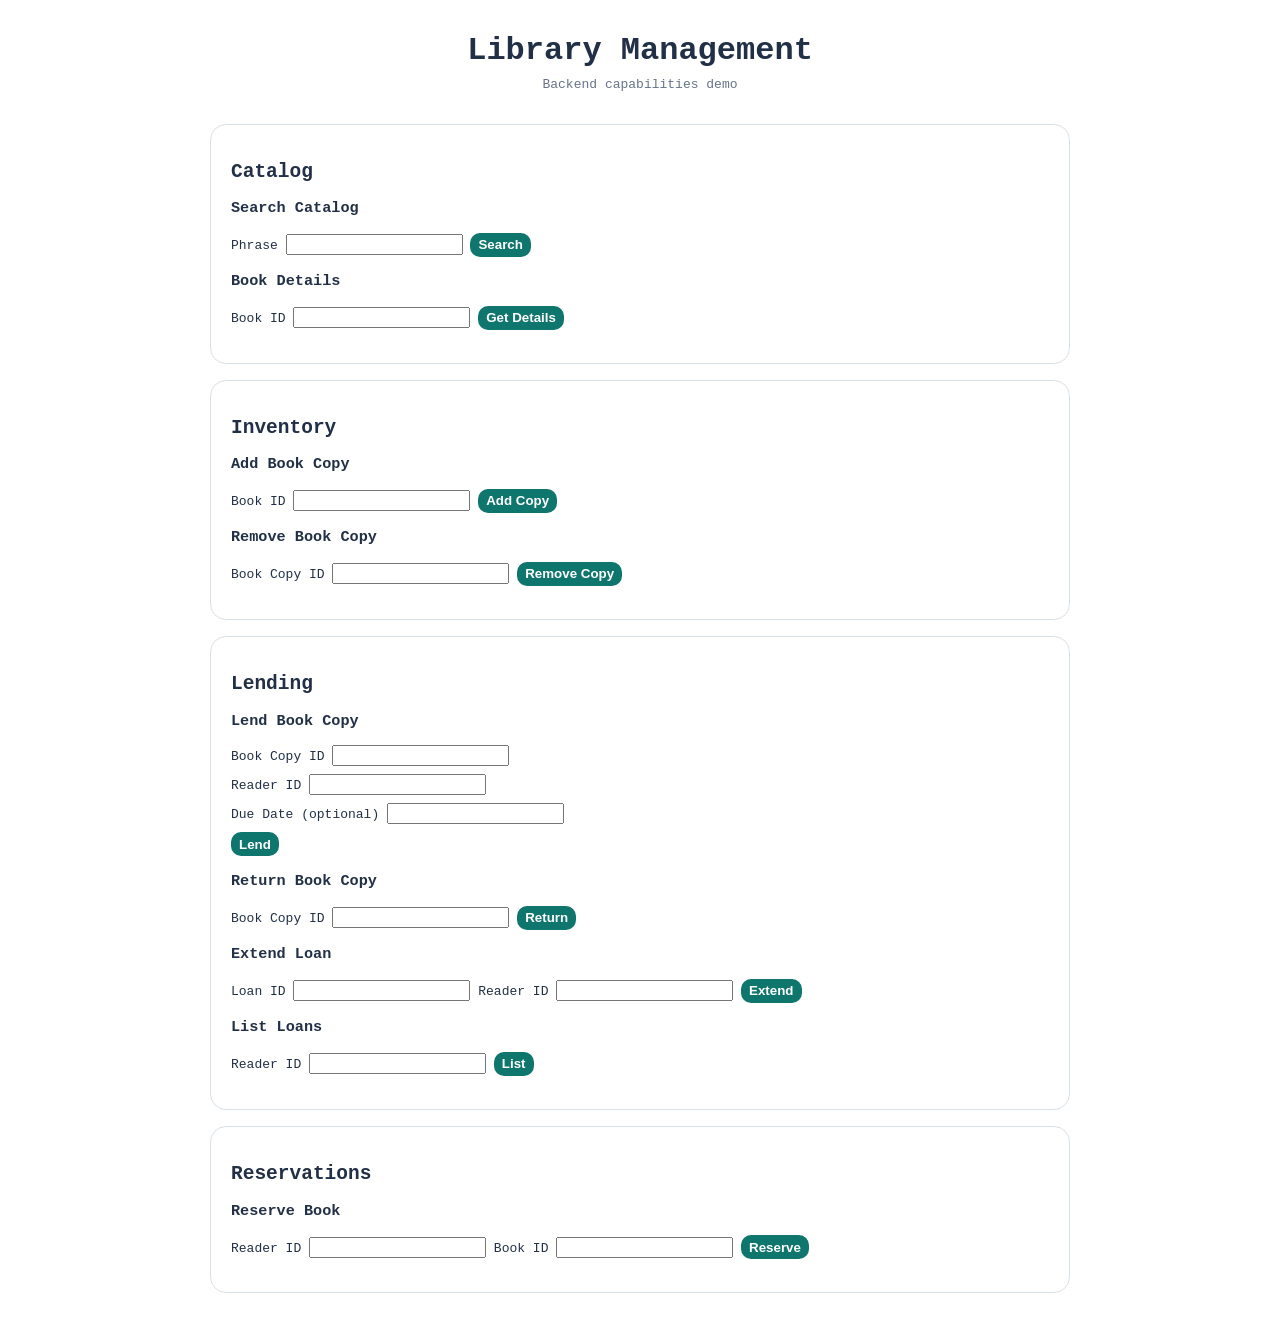
==== bootstrap/src/main/resources/static/index.html @ 7b7d26b6 "Add catalog and notifications features with updated dependencies and frontend integration" ====
<!DOCTYPE html>
<html lang="en">
  <head>
    <meta charset="UTF-8" />
    <meta name="viewport" content="width=device-width, initial-scale=1.0" />
    <title>Library Management</title>
    <link rel="stylesheet" href="style.css" />
  </head>
  <body>
    <header class="topbar">
      <h1>Library Management</h1>
      <p>Backend capabilities demo</p>
    </header>

    <main class="container">

      <section class="panel">
        <h2>Catalog</h2>

        <h3>Search Catalog</h3>
        <form id="catalog-search-form">
          <label>
            Phrase
            <input name="phrase" type="text" required />
          </label>
          <button type="submit">Search</button>
        </form>
        <pre id="catalog-search-output"></pre>

        <h3>Book Details</h3>
        <form id="book-details-form">
          <label>
            Book ID
            <input name="bookId" type="text" required />
          </label>
          <button type="submit">Get Details</button>
        </form>
        <pre id="book-details-output"></pre>
      </section>

      <section class="panel">
        <h2>Inventory</h2>

        <h3>Add Book Copy</h3>
        <form id="add-book-copy-form">
          <label>
            Book ID
            <input name="bookId" type="text" required />
          </label>
          <button type="submit">Add Copy</button>
        </form>
        <pre id="add-book-copy-output"></pre>

        <h3>Remove Book Copy</h3>
        <form id="remove-book-copy-form">
          <label>
            Book Copy ID
            <input name="bookCopyId" type="text" required />
          </label>
          <button type="submit">Remove Copy</button>
        </form>
        <pre id="remove-book-copy-output"></pre>
      </section>

      <section class="panel">
        <h2>Lending</h2>

        <h3>Lend Book Copy</h3>
        <form id="lend-book-copy-form">
          <label>
            Book Copy ID
            <input name="bookCopyId" type="text" required />
          </label>
          <label>
            Reader ID
            <input name="readerId" type="text" required />
          </label>
          <label>
            Due Date (optional)
            <input name="dueDate" type="text" />
          </label>
          <button type="submit">Lend</button>
        </form>
        <pre id="lend-book-copy-output"></pre>

        <h3>Return Book Copy</h3>
        <form id="return-book-copy-form">
          <label>
            Book Copy ID
            <input name="bookCopyId" type="text" required />
          </label>
          <button type="submit">Return</button>
        </form>
        <pre id="return-book-copy-output"></pre>

        <h3>Extend Loan</h3>
        <form id="extend-loan-form">
          <label>
            Loan ID
            <input name="loanId" type="text" required />
          </label>
          <label>
            Reader ID
            <input name="readerId" type="text" required />
          </label>
          <button type="submit">Extend</button>
        </form>
        <pre id="extend-loan-output"></pre>

        <h3>List Loans</h3>
        <form id="list-loans-form">
          <label>
            Reader ID
            <input name="readerId" type="text" required />
          </label>
          <button type="submit">List</button>
        </form>
        <pre id="list-loans-output"></pre>
      </section>

      <section class="panel">
        <h2>Reservations</h2>

        <h3>Reserve Book</h3>
        <form id="reserve-book-form">
          <label>
            Reader ID
            <input name="readerId" type="text" required />
          </label>
          <label>
            Book ID
            <input name="bookId" type="text" required />
          </label>
          <button type="submit">Reserve</button>
        </form>
        <pre id="reserve-book-output"></pre>
      </section>
    </main>

    <script type="module" src="js/app.js"></script>
  </body>
</html>
---- bootstrap/src/main/resources/static/style.css ----
:root {
  --bg: #f6f8fb;
  --surface: #ffffff;
  --text: #223047;
  --muted: #66738a;
  --primary: #0f766e;
  --primary-strong: #115e59;
  --border: #d8e1ea;
}

* {
  box-sizing: border-box;
}

body {
  margin: 0;
  font-family: monospace;
  color: var(--text);
  min-height: 100vh;
}

.topbar {
  padding: 2rem 1.5rem 1rem;
  text-align: center;
}

.topbar h1 {
  margin: 0;
  font-size: clamp(1.8rem, 2.5vw, 2.4rem);
}

.topbar p {
  margin: 0.5rem 0 0;
  color: var(--muted);
}

.container {
  width: min(860px, 92vw);
  margin: 1rem auto 2rem;
  display: grid;
  gap: 1rem;
  grid-template-columns: repeat(auto-fit, minmax(0.1fr, 1fr));
}

.panel {
  background: var(--surface);
  border: 1px solid var(--border);
  border-radius: 16px;
  padding: 1.25rem;
}

button {
  border: none;
  background: var(--primary);
  color: #ffffff;
  padding: 0.3rem 0.5rem;
  border-radius: 10px;
  cursor: pointer;
  font-weight: 600;
  width: max-content;
}

button:hover {
  background: var(--primary-strong);
}

#lend-book-copy-form {
    display: flex;
    flex-direction: column;
    gap: 0.5rem;
    margin-bottom: 1rem;
}
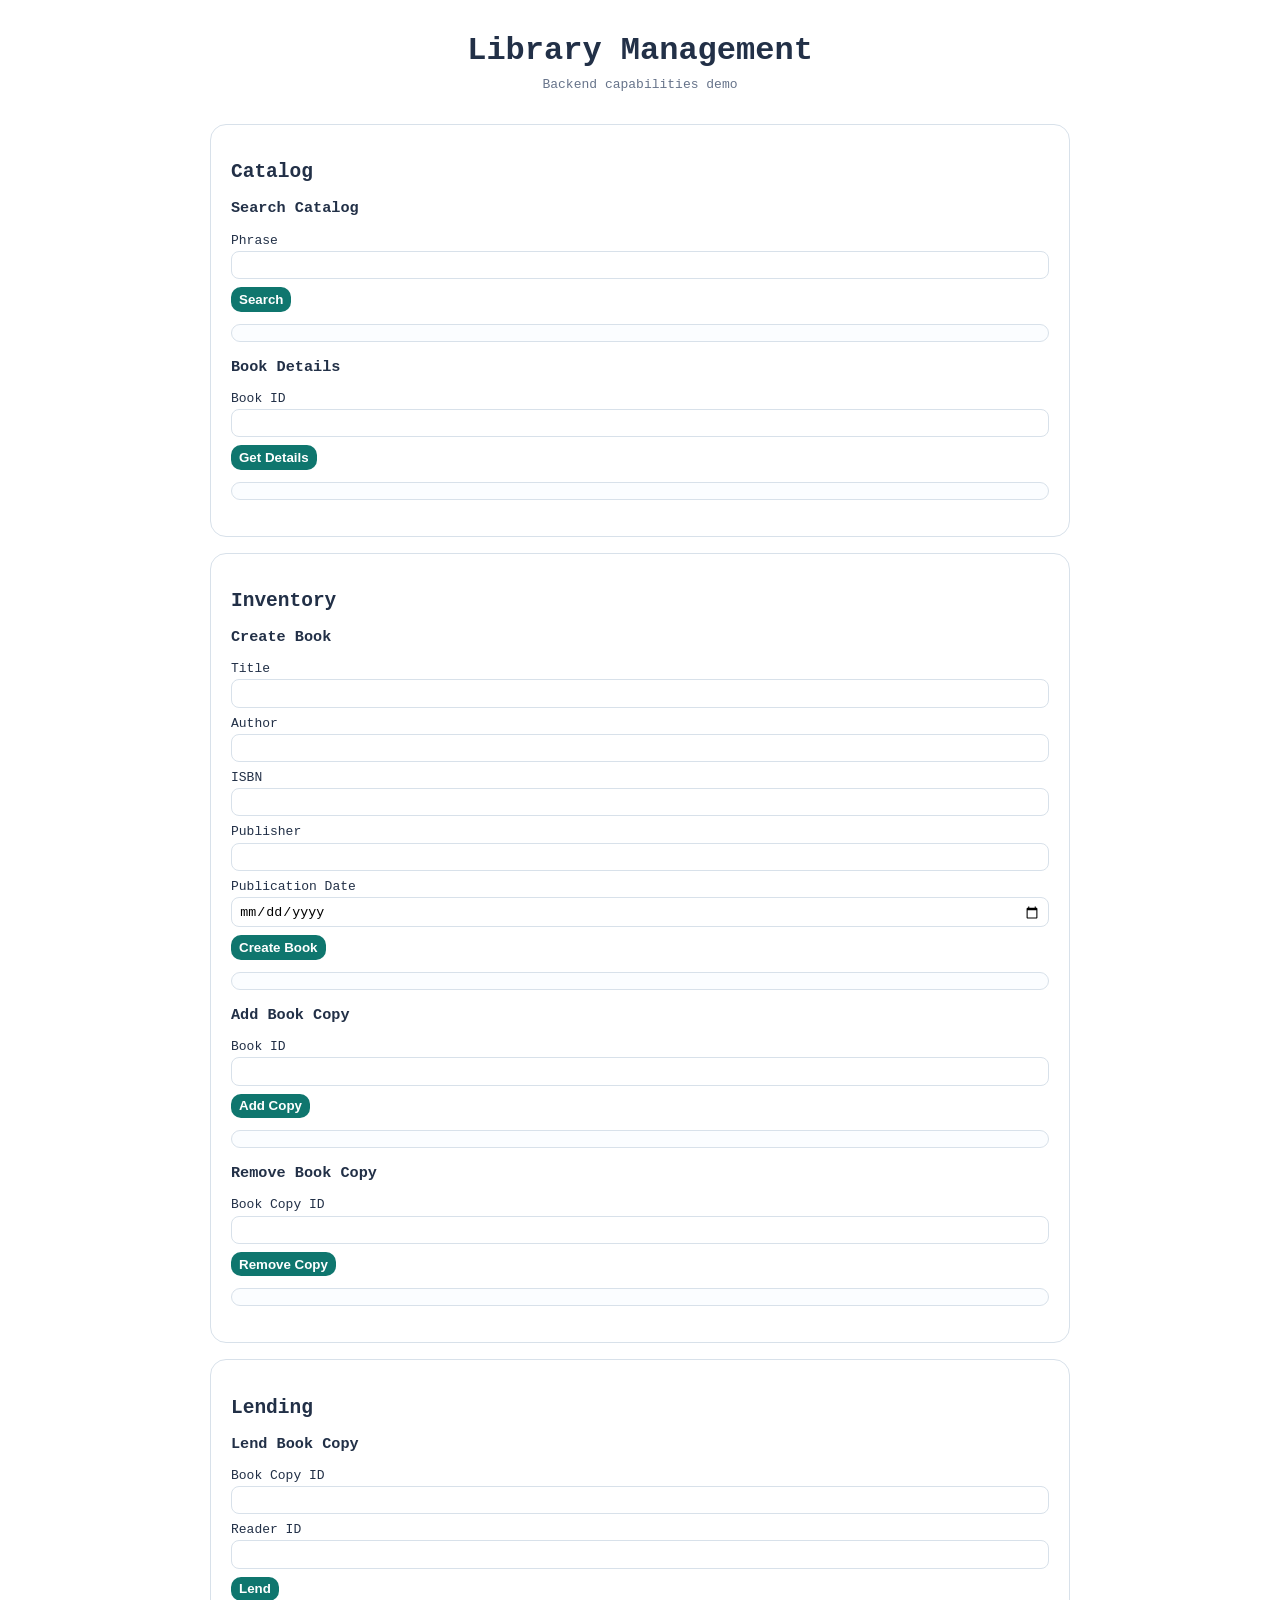
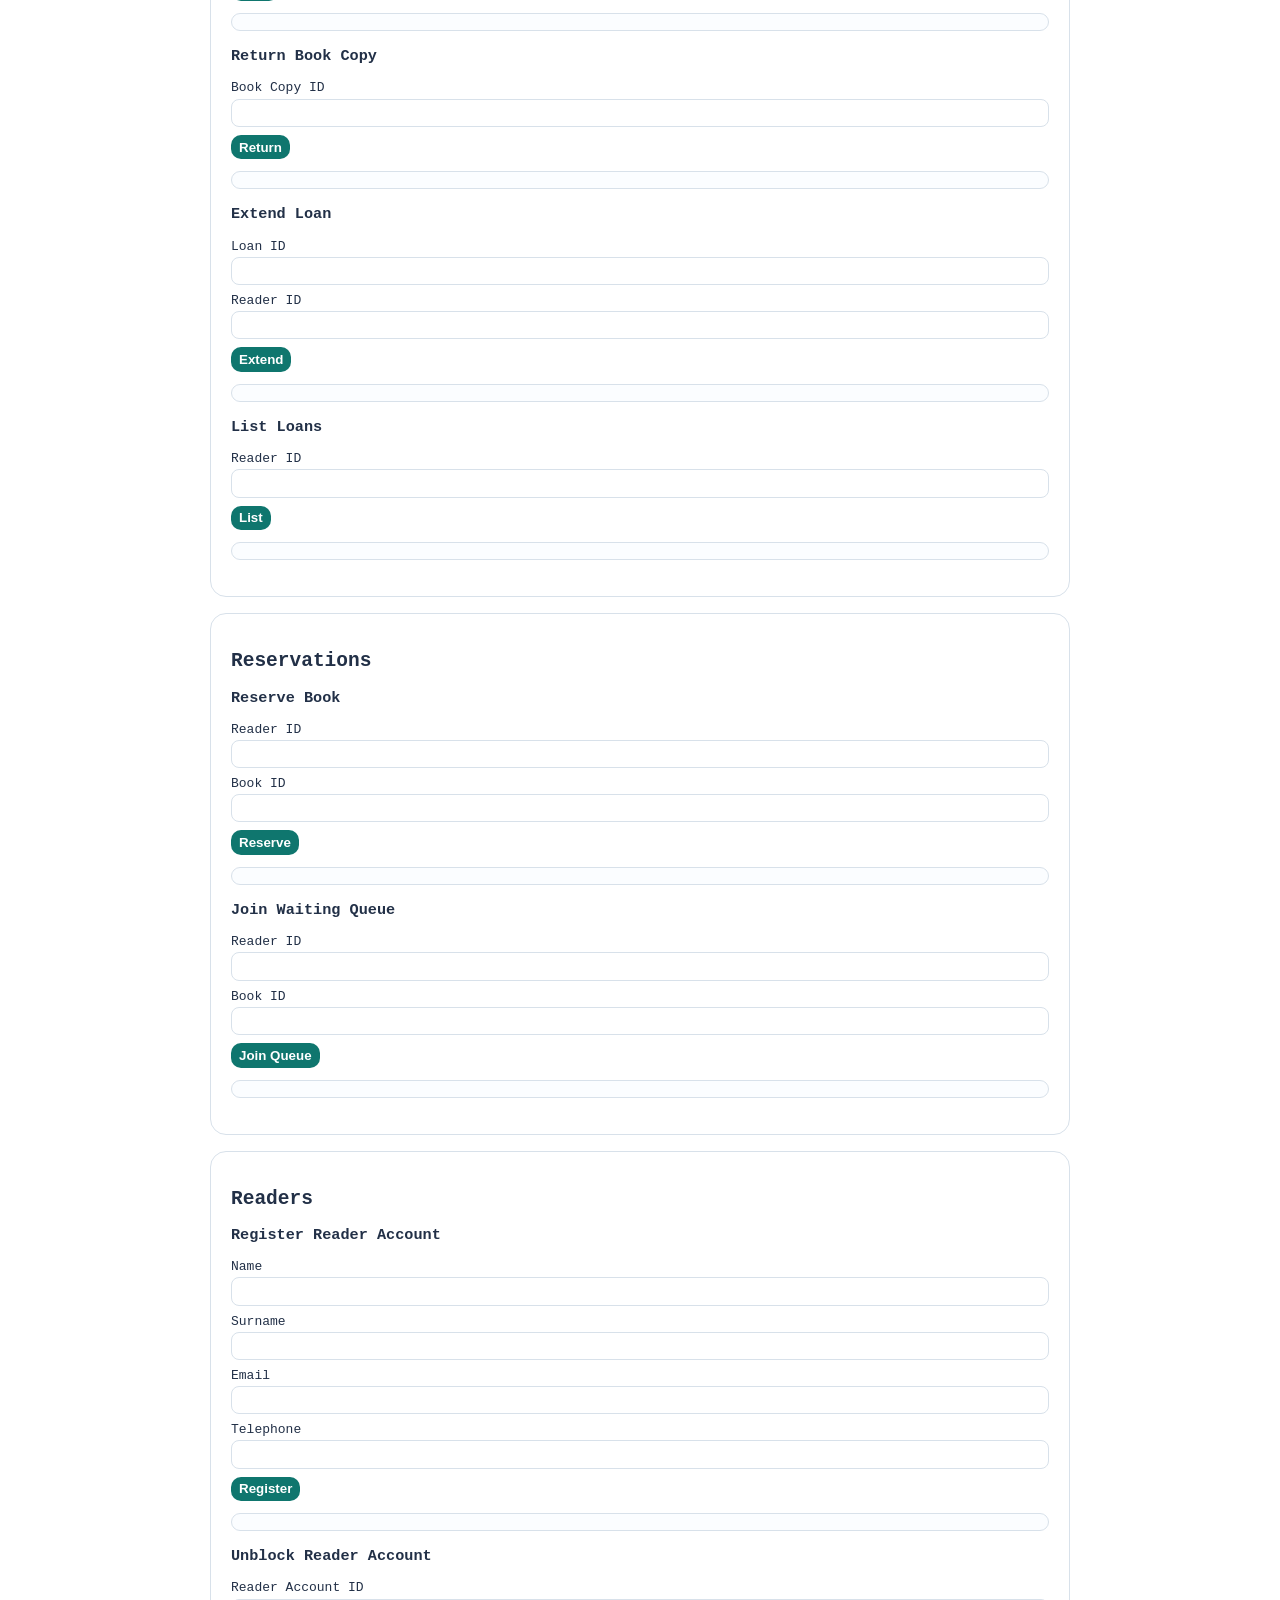
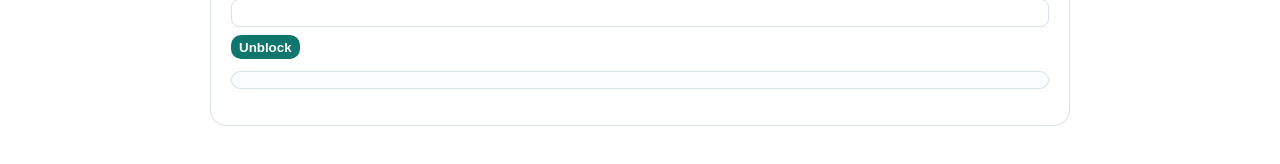
==== commit cbbfa373: "Add book creation and reader registration features in frontend; implement waiting queue functionalit" ====
--- a/bootstrap/src/main/resources/static/index.html
+++ b/bootstrap/src/main/resources/static/index.html
@@ -41,6 +41,32 @@
       <section class="panel">
         <h2>Inventory</h2>
 
+        <h3>Create Book</h3>
+        <form id="create-book-form">
+          <label>
+            Title
+            <input name="title" type="text" required />
+          </label>
+          <label>
+            Author
+            <input name="author" type="text" required />
+          </label>
+          <label>
+            ISBN
+            <input name="isbn" type="text" required />
+          </label>
+          <label>
+            Publisher
+            <input name="publisher" type="text" required />
+          </label>
+          <label>
+            Publication Date
+            <input name="publicationDate" type="date" required />
+          </label>
+          <button type="submit">Create Book</button>
+        </form>
+        <pre id="create-book-output"></pre>
+
         <h3>Add Book Copy</h3>
         <form id="add-book-copy-form">
           <label>
@@ -75,10 +101,6 @@
             Reader ID
             <input name="readerId" type="text" required />
           </label>
-          <label>
-            Due Date (optional)
-            <input name="dueDate" type="text" />
-          </label>
           <button type="submit">Lend</button>
         </form>
         <pre id="lend-book-copy-output"></pre>
@@ -134,6 +156,56 @@
           <button type="submit">Reserve</button>
         </form>
         <pre id="reserve-book-output"></pre>
+
+        <h3>Join Waiting Queue</h3>
+        <form id="join-waiting-queue-form">
+          <label>
+            Reader ID
+            <input name="readerId" type="text" required />
+          </label>
+          <label>
+            Book ID
+            <input name="bookId" type="text" required />
+          </label>
+          <button type="submit">Join Queue</button>
+        </form>
+        <pre id="join-waiting-queue-output"></pre>
+      </section>
+
+      <section class="panel">
+        <h2>Readers</h2>
+
+        <h3>Register Reader Account</h3>
+        <form id="register-reader-form">
+          <label>
+            Name
+            <input name="name" type="text" required />
+          </label>
+          <label>
+            Surname
+            <input name="surname" type="text" required />
+          </label>
+          <label>
+            Email
+            <input name="email" type="email" required />
+          </label>
+          <label>
+            Telephone
+            <input name="telephone" type="text" required />
+          </label>
+          <button type="submit">Register</button>
+        </form>
+        <pre id="register-reader-output"></pre>
+
+        <h3>Unblock Reader Account</h3>
+        <form id="unblock-reader-form">
+          <label>
+            Reader Account ID
+            <input name="readerAccountId" type="text" required />
+          </label>
+          <button type="submit">Unblock</button>
+        </form>
+        <pre id="unblock-reader-output"></pre>
       </section>
     </main>
 
--- a/bootstrap/src/main/resources/static/style.css
+++ b/bootstrap/src/main/resources/static/style.css
@@ -49,6 +49,34 @@
   padding: 1.25rem;
 }
 
+form {
+  display: flex;
+  flex-direction: column;
+  gap: 0.5rem;
+  margin-bottom: 0.75rem;
+}
+
+label {
+  display: flex;
+  flex-direction: column;
+  gap: 0.2rem;
+}
+
+input {
+  border: 1px solid var(--border);
+  border-radius: 8px;
+  padding: 0.35rem 0.45rem;
+}
+
+pre {
+  margin: 0 0 1rem;
+  padding: 0.5rem;
+  border: 1px solid var(--border);
+  border-radius: 10px;
+  overflow-x: auto;
+  background: #fbfdff;
+}
+
 button {
   border: none;
   background: var(--primary);
@@ -63,10 +91,3 @@
 button:hover {
   background: var(--primary-strong);
 }
-
-#lend-book-copy-form {
-    display: flex;
-    flex-direction: column;
-    gap: 0.5rem;
-    margin-bottom: 1rem;
-}
